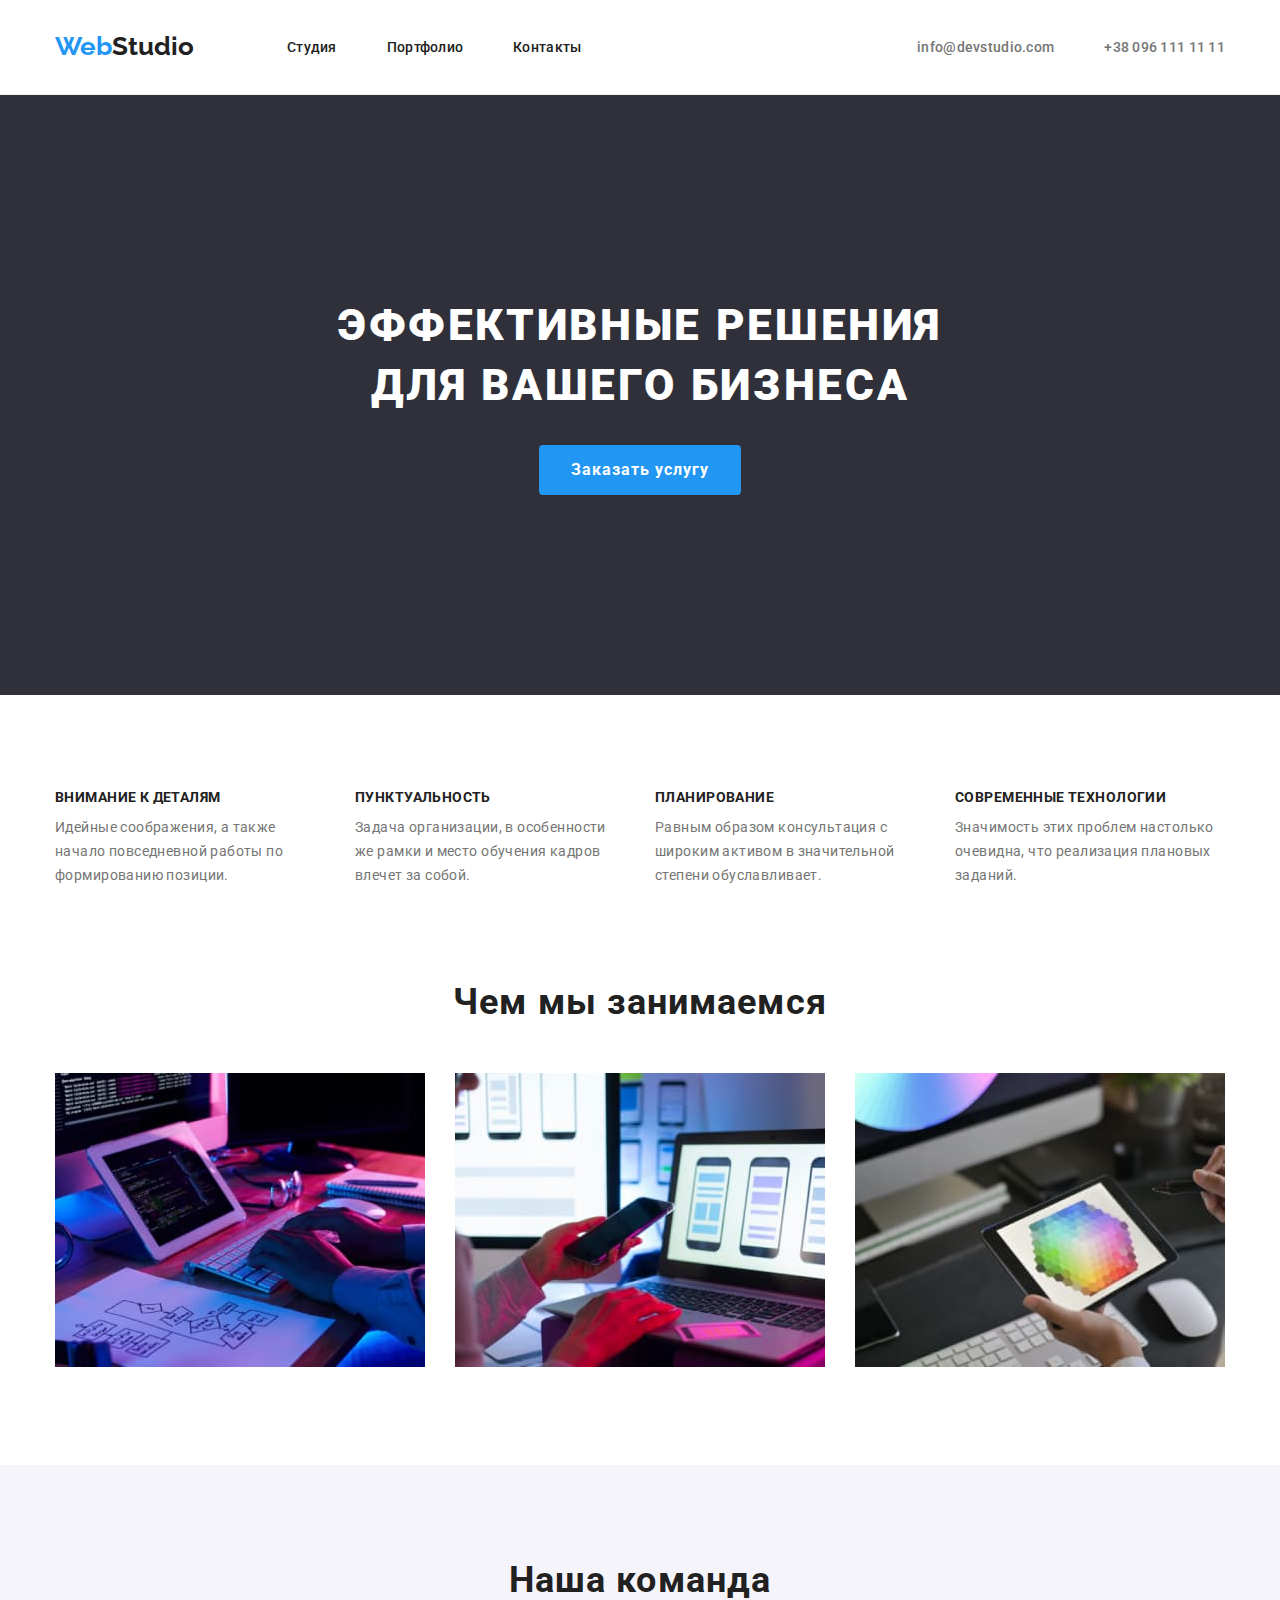
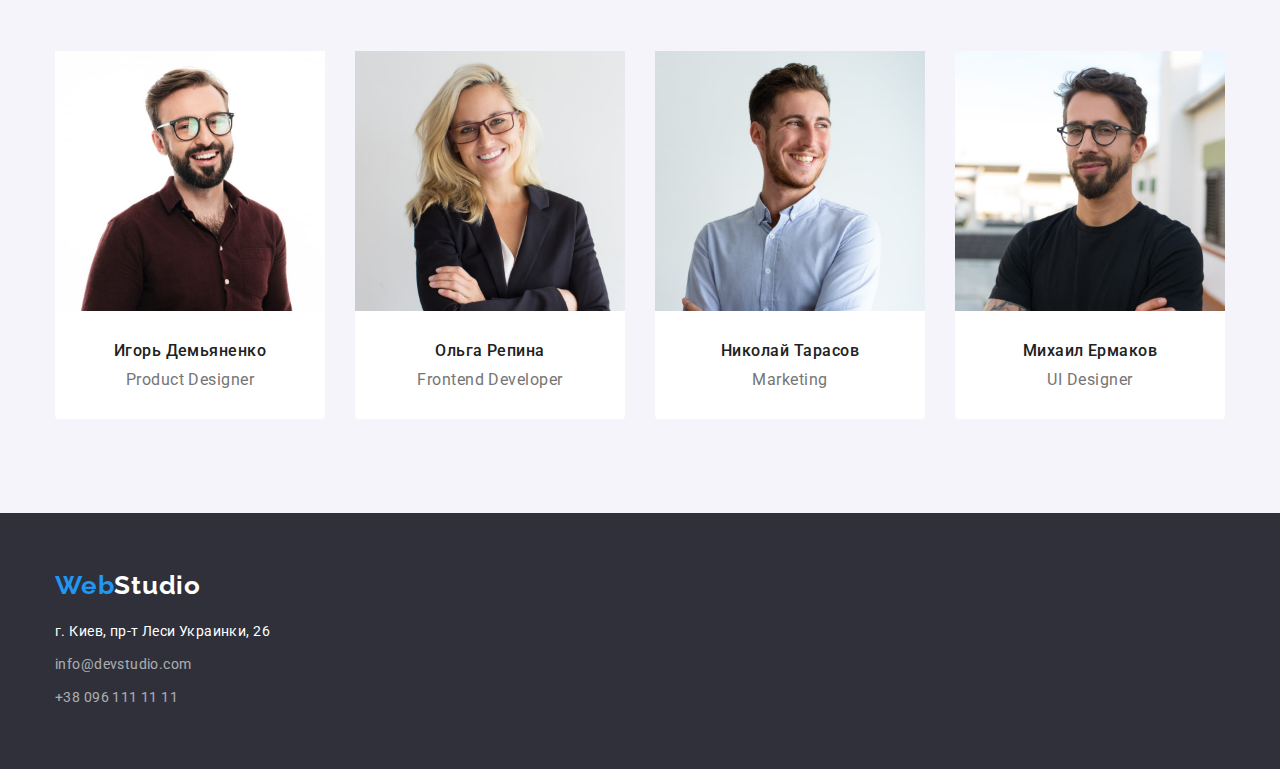
==== index.html @ 2dd40946 "cloned hw3" ====
<!DOCTYPE html>
<html lang="ru">
<head>
    <meta charset="UTF-8">
    <meta http-equiv="X-UA-Compatible" content="IE=edge">
    <meta name="viewport" content="width=device-width, initial-scale=1.0">
    <title>Document</title>
    <link rel="preconnect" href="https://fonts.gstatic.com">
    <link href="https://fonts.googleapis.com/css2?family=Raleway:wght@700&family=Roboto:wght@400;500;700;900&display=swap" rel="stylesheet">
    <link rel="stylesheet" href="https://cdnjs.cloudflare.com/ajax/libs/modern-normalize/1.0.0/modern-normalize.min.css">
    <link rel="stylesheet" href="./css/styles.css">
</head>
<body>
    <header class="page-header">
        <div class="container">
        <nav class="container-nav">
       <a href="./index.html" class="logo"><span class="span-logo">Web</span>Studio</a>
       <ul class="site-nav">
           <li class="item"> <a href="./index.html" class="link">Студия</a> </li>
           <li class="item"> <a href="./portfolio.html" class="link">Портфолио</a> </li>
           <li class="item"> <a href="" class="link">Контакты</a> </li>
        </ul>  
        </nav>
       <ul class="contact-info">
           <li class="item"> <a href="mailto:info@devstudio.com" class="link">info@devstudio.com </a> </li>
           <li class="item"> <a href="tel:+380961111111" class="link">+38 096 111 11 11 </a> </li>
       </ul>
       </div>
    </header>
    <main>
        <section class="hero">
            <h1 class="order-header">Эффективные решения <br>для вашего бизнеса</h1>
            <button class="order-button">Заказать услугу</button>
        </section>
        <section class="feauters">
            <div class="container">
            <h2 class="company-values">Наши Ценности</h2>
            <ul class="future-list">
                <li class="item">
                    <h3 class="paragraph-header">Внимание к деталям</h3>
                    <p class="paragraph-content">Идейные соображения, а также начало повседневной работы по формированию позиции.</p>
                </li>
                <li class="item">
                    <h3 class="paragraph-header">Пунктуальность</h3>
                    <p class="paragraph-content">Задача организации, в особенности же рамки и место обучения кадров влечет за собой.</p>
                </li>
                <li class="item">
                    <h3 class="paragraph-header">Планирование</h3>
                    <p class="paragraph-content">Равным образом консультация с широким активом в значительной степени обуславливает.</p>
                </li>
                <li class="item">
                    <h3 class="paragraph-header">Современные технологии</h3>
                    <p class="paragraph-content">Значимость этих проблем настолько очевидна, что реализация плановых заданий.</p>
                </li>
            </ul>
        </div>
        </section>
        <section class="section">
            <div class="container">
            <h2 class="our-work">Чем мы занимаемся</h2>
            <ul class="work-item">
                <li class="img-item"><img src="./images/box1.jpg" alt="" width="370"></li>
                <li class="img-item"><img src="./images/box2.jpg" alt="" width="370"></li>
                <li class="img-item"><img src="./images/box3.jpg" alt="" width="370"></li>
            </ul>
            </div>
        </section>
            <section class="section team">
                <div class="container ">
                <h2 class="team-header">Наша команда</h2>
                <ul class="member-list">
                    <li class="members card">
                        <img class="team-img" src="./images/img1.jpg" alt="Игорь Демьяненко" width="270">
                        <div class="member-cnt">
                        <h3 class="members-header">Игорь Демьяненко</h3>
                        <p class="position">Product Designer</p>
                        </div>
                    </li>
                    <li class="members card">
                        <img class="team-img" src="./images/img2.jpg" alt="Ольга Репина" width="270">
                        <div class="member-cnt">
                        <h3 class="members-header">Ольга Репина</h3>
                        <p class="position">Frontend Developer</p>
                        </div>
                    </li>
                    <li class="members card">
                        <img class="team-img" src="./images/img3.jpg" alt="Николай Тарасов" width="270">
                        <div class="member-cnt">
                        <h3 class="members-header">Николай Тарасов</h3>
                        <p class="position">Marketing</p>
                        </div>
                    </li>
                    <li class="members card">
                        <img class="team-img" src="./images/img4.jpg" alt="Михаил Ермаков" width="270">
                        <div class="member-cnt">
                        <h3 class="members-header">Михаил Ермаков</h3>
                        <p class="position">UI Designer</p>
                        </div>
                    </li>
                </ul>
                </div>
            </section>
    </main>
    <footer class="contacs-footer">
        <div class="container">
       <a href="./index.html" class="logo footer-link"><span class="span-logo">Web</span>Studio </a>
          <address class="address-cnt">
              
              <ul>
               <li class="footer-list"> <a class="footer-link" href="https://goo.gl/maps/rLmu8nEPgyhnmsDD9" target="_blank" rel="noopener noreferrer"> г. Киев, пр-т Леси Украинки, 26 </a></li>
               <li class="footer-list"> <a class="footer-link opacity-class" href="mailto:info@devstudio.com">info@devstudio.com </a> </li>
               <li class="footer-list"> <a class="footer-link opacity-class" href="tel:+380961111111">+38 096 111 11 11 </a> </li>
           </ul>
          </address>
       </div>
   </footer>
</body>
</html>
---- css/styles.css ----
:root{
    --primary-text-color: #757575;
    --title-text-color: #212121;
    --accent-color: #2196F3;
    --primary-white-color: #FFFFFF;
    --primary-bg-color: #F5F4FA;

}

body {
    font-family:'Roboto', sans-serif, 'Raleway', sans-serif;
    color: var(--title-text-color);
}
ul {
    list-style-type: none;
    margin: 0;
    padding: 0;
}
h1,h2,h3,p {
    margin: 0;
}
.section {
    padding-top: 94px;
    padding-bottom: 94px;
}
.container {
    padding-left: 15px;
    padding-right: 15px;
    margin-left: auto;
    margin-right: auto;
    width: 1200px;
}
.page-header {
    border-bottom: 1px solid #ECECEC;
    padding-top: 32px;
    padding-bottom: 32px;
}
.page-header .container {
    display: flex;
    align-items: center;
}
.container-nav {
display: flex;
align-items: center;

}

.site-nav {
    display: flex;
    margin-left: 93px;
}
.site-nav .item {
    margin-right: 50px;
}

.site-nav .item:last-child {
    margin-right: 0px;
}
.contact-info {
    display: flex;
    margin-left: auto;
    color: var(--primary-text-color);
}
.contact-info .item + .item {
    margin-left: 50px;
}
.logo {
    font-family: Raleway;
    font-weight: bold;
    font-size: 26px;
    text-decoration: none;
    color: inherit;
}
.logo .span-logo {
    color: var(--accent-color);
}

.link{
    display: block;
    font-size: 14px;
    font-weight: 500;
    line-height: 16px;
    letter-spacing: 0.02em;
    text-align: left;
    color: inherit;
    text-decoration: none;
}
.link:hover,
.link:focus{
    color: var(--accent-color);
}
.hero {
    background-color:#2F303A;
    text-align: center;
    padding-bottom: 200px;
    padding-top: 200px;
}
.hero .order-header {
    margin-top: 0px;
    margin-bottom: 30px;
    color: var(--primary-white-color);
    font-size: 44px;
    font-weight: 900;
    line-height: 60px;
    letter-spacing: 0.06em;
    text-align: center;
    text-transform: uppercase;
}
.order-button {
    display: inline;
}
.hero .order-button {
    color: var(--primary-white-color);
    background-color: var(--accent-color);
    padding: 10px 32px;
    font-family: Roboto;
    font-size: 16px;
    font-weight: 700;
    line-height: 30px;
    letter-spacing: 0.06em;  
    border: none;  
    border-radius: 4px;
}
.company-values {
    display: none;
}
.future-list {
    display: flex;
    flex-wrap: wrap;
}
.future-list .item {
    width: 270px;
}
.future-list .item:not(:last-child) {
    margin-right: 30px;
}

.feauters {
    padding-top: 94px;
}

.feauters .paragraph-header {
    font-size: 14px;
    font-weight: 700;
    line-height: 16px;
    letter-spacing: 0.03em;
    text-align: left;
    text-transform: uppercase;
    margin-bottom: 10px;
}
.feauters .paragraph-content {
    color: var(--primary-text-color);
    font-size: 14px;
    font-weight: 400;
    line-height: 24px;
    letter-spacing: 0.03em;
    text-align: left;  
}
.our-work  {
    font-size: 36px;    
    font-weight: 700;
    line-height: 42px;
    letter-spacing: 0.03em;
    text-align: center;
    margin-bottom: 50px;
    margin-top: 0px;
}
.work-item {
    display: flex;

}
.img-item {
    margin-left: 30px;
}
.work-item .img-item:first-child {
    margin-left: 0px;
}
.team {
    background-color: var(--primary-bg-color);
    padding-top: 94px;
}
.team .team-header {
    font-size: 36px;
    font-weight: 700;
    line-height: 42px;
    letter-spacing: 0.03em;
    text-align: center;
    margin-bottom: 50px;
    margin-top: 0px;
}
.team .members-header {
    font-size: 16px;
    font-weight: 500;
    line-height: 19px;
    letter-spacing: 0.03em;
    margin: 0px 0px 10px 0px;
}
.team .position {
    color: var(--primary-text-color);
    font-size: 16px;
    font-weight: 400;
    line-height: 19px;
    letter-spacing: 0.03em;
    margin: 0px;
}
.member-list {
    display: flex;
}
.member-list .members {
    margin-left: 30px;
    text-align: center;
}
.member-list .members:first-child {
    margin-left: 0px;
}
.team-img {
    display: block;
    max-width: 100%;
}
.member-cnt {
    padding-top: 30px;
    padding-bottom: 30px;
}
.contacs-footer {
    background: #2F303A;
    padding-top: 60px;
    padding-bottom: 60px;
}
.footer-link{
    color: var(--primary-white-color);
    text-decoration: none;
    font-size: 14px;
    font-weight: 400;
    line-height: 24px;
    letter-spacing: 0.03em;
    text-align: left;  
}
.address-cnt {
    margin-top: 20px;
    font-style: normal;
}
.footer-list {
    margin-bottom: 9px;
}
.footer-list:last-child {
    margin-bottom: 0px;
}
.opacity-class{
    opacity: 60%;
}
.contacs-footer .logo {
    font-family: Raleway;
    font-weight: bold;
    font-size: 26px;
    text-decoration: none;
}
.button-list {
    display: flex;
    justify-content: center;
}
.list-for-button {
    margin-right: 8px;
}
.list-for-button:last-child {
    margin-right: 0px;
}
.button {
    border-radius: 4px;
    border: none;
    padding: 6px 22px;
    font-size: 16px;
    font-weight: 500;
    line-height: 26px;
    letter-spacing: 0.03em;
    background-color: var(--primary-bg-color);
    text-decoration: none;
    color: var(--title-text-color); 
    text-align: center;   
}

.button-list li button:hover, button li button:focus {
    background-color: var(--accent-color);
    color: var(--primary-white-color);
}
.buttons {
    padding-bottom: 0px;
}
.main-info {
    margin-left: auto;
    margin-right: auto;
    margin-top: 50px;
}
.flex-container {
    display: flex;
    flex-wrap: wrap;
}
.flex-elements {
    width: calc((100% - 2 * 30px) / 3);
    margin-right: 30px;
    margin-bottom: 30px;
}
.flex-elements:nth-child(3n) {
    margin-right: 0px;
}
.flex-elements:nth-last-child(-n +3 ) {
    margin-bottom: 0px;
}
.flex-image {
    display: block;
}
.flex-text-cnt {
    border: 1px solid #EEEEEE;
    border-top: none;
    padding: 20px 24px;
}

.main-info .info-header{
    font-size: 18px;
    font-weight: 700;
    line-height: 36px;
    letter-spacing: 0.06em;
    text-align: left;
    margin: 0px 0px 4px 0px;
}
.main-info .info-contant{
    color: var(--primary-text-color);
    font-size: 16px;
    font-weight: 400;
    line-height: 30px;
    letter-spacing: 0.03em;
    text-align: left;
    margin: 0px;
}

.card {
    border-radius: 4px;
    box-shadow: 0px 0px 0px rgb(0 0 0 / 20%);
    background-color: var(--primary-white-color);
}
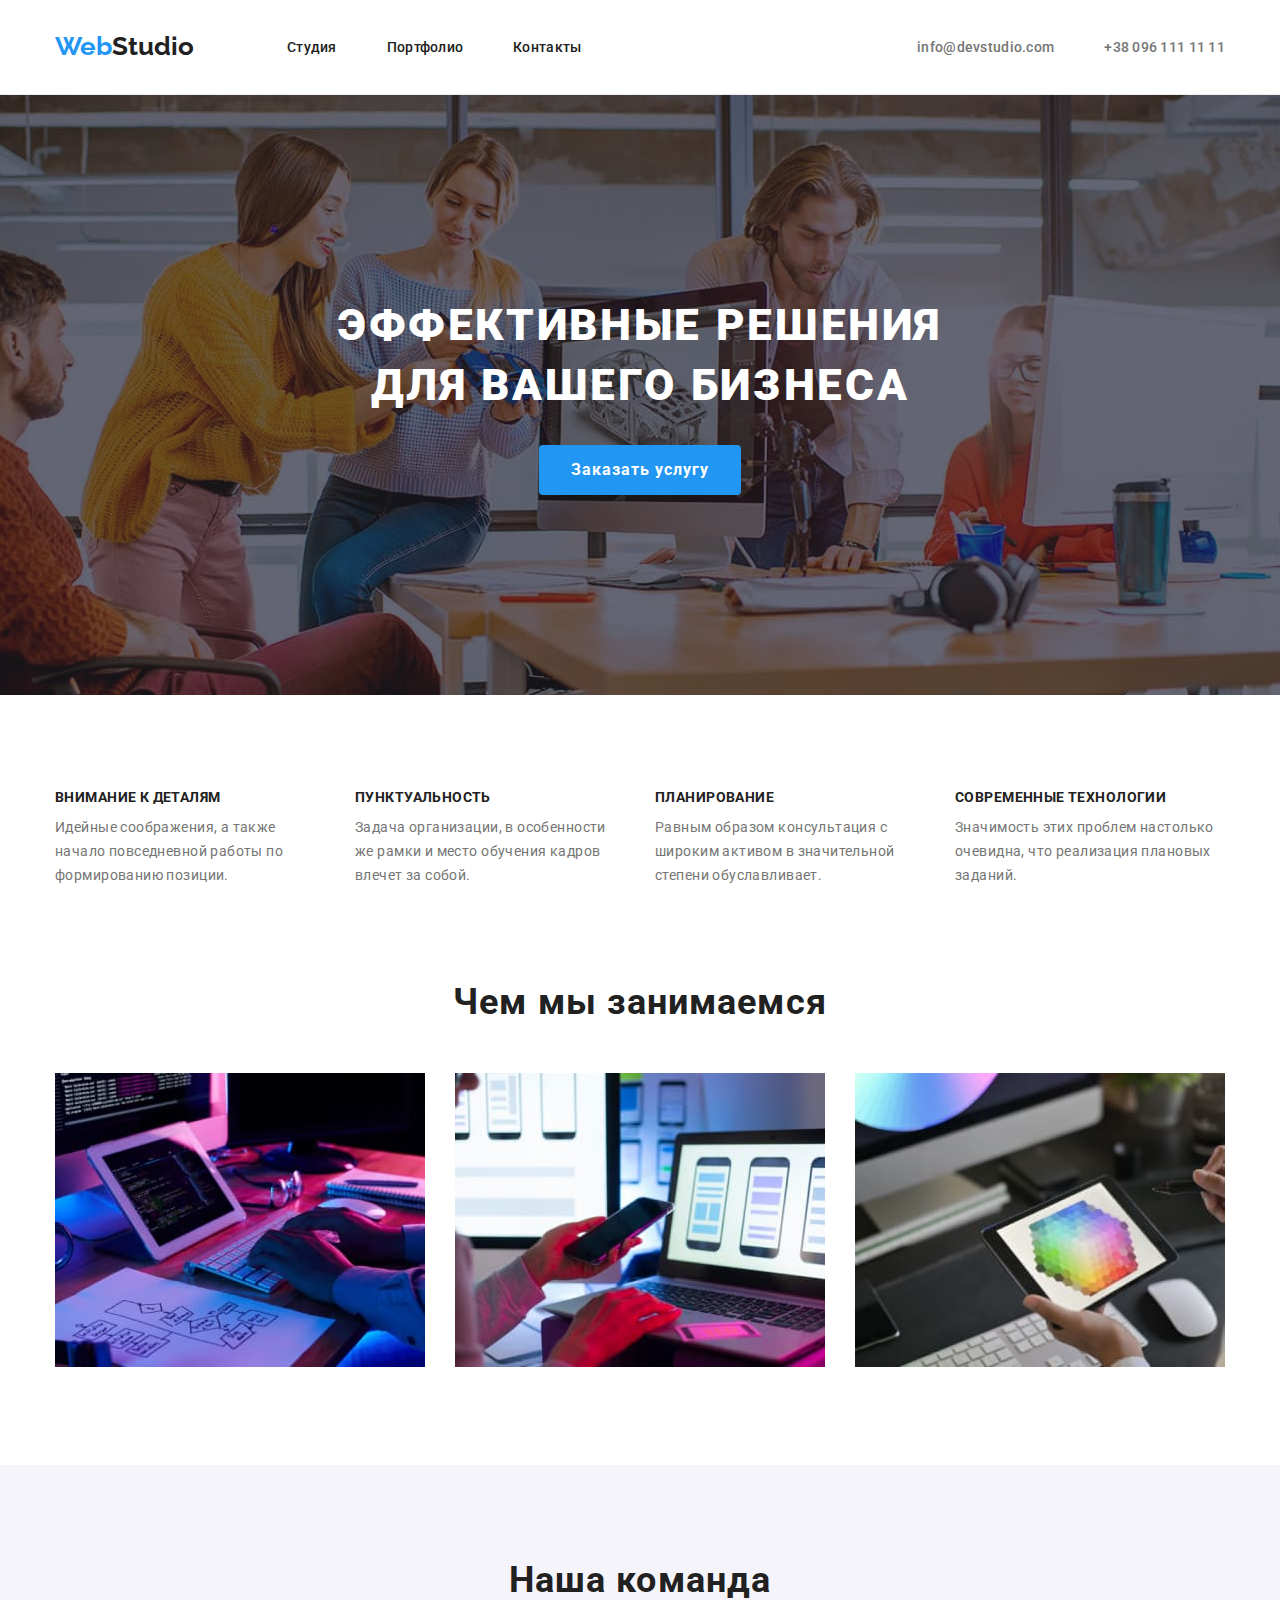
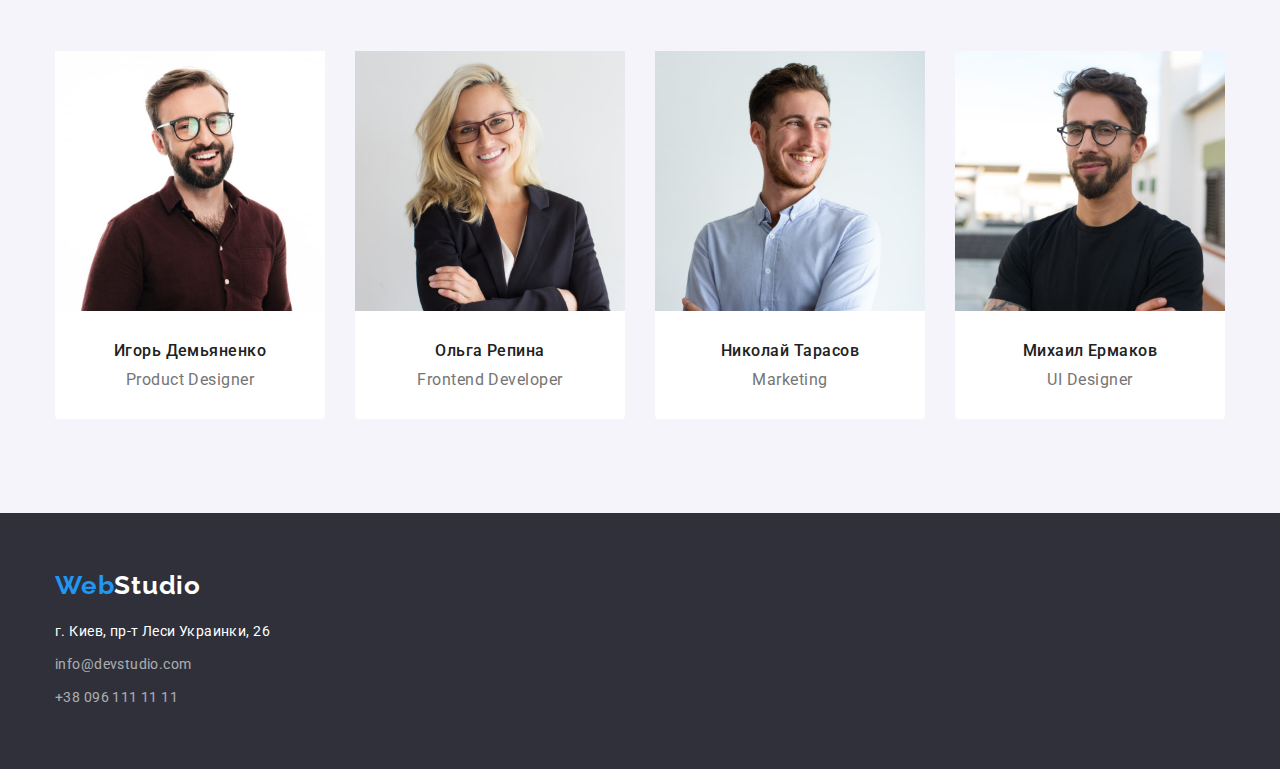
==== commit 488dd444: "first commit" ====
--- a/index.html
+++ b/index.html
@@ -28,7 +28,7 @@
        </div>
     </header>
     <main>
-        <section class="hero">
+        <section class="hero overlay">
             <h1 class="order-header">Эффективные решения <br>для вашего бизнеса</h1>
             <button class="order-button">Заказать услугу</button>
         </section>
--- a/css/styles.css
+++ b/css/styles.css
@@ -89,6 +89,21 @@
 .link:focus{
     color: var(--accent-color);
 }
+.overlay {
+    max-width: 1600px;
+    height: 600px;
+    margin-left: auto;
+    margin-right: auto;
+    background-image:linear-gradient(
+        to right,
+        rgba( 47, 48, 58, 0.4),
+        rgba( 47, 48, 58, 0.4)
+    ), 
+    url(../images/overlay.jpg);
+    background-size: cover;
+    background-position: center;
+    background-repeat: no-repeat;
+}
 .hero {
     background-color:#2F303A;
     text-align: center;
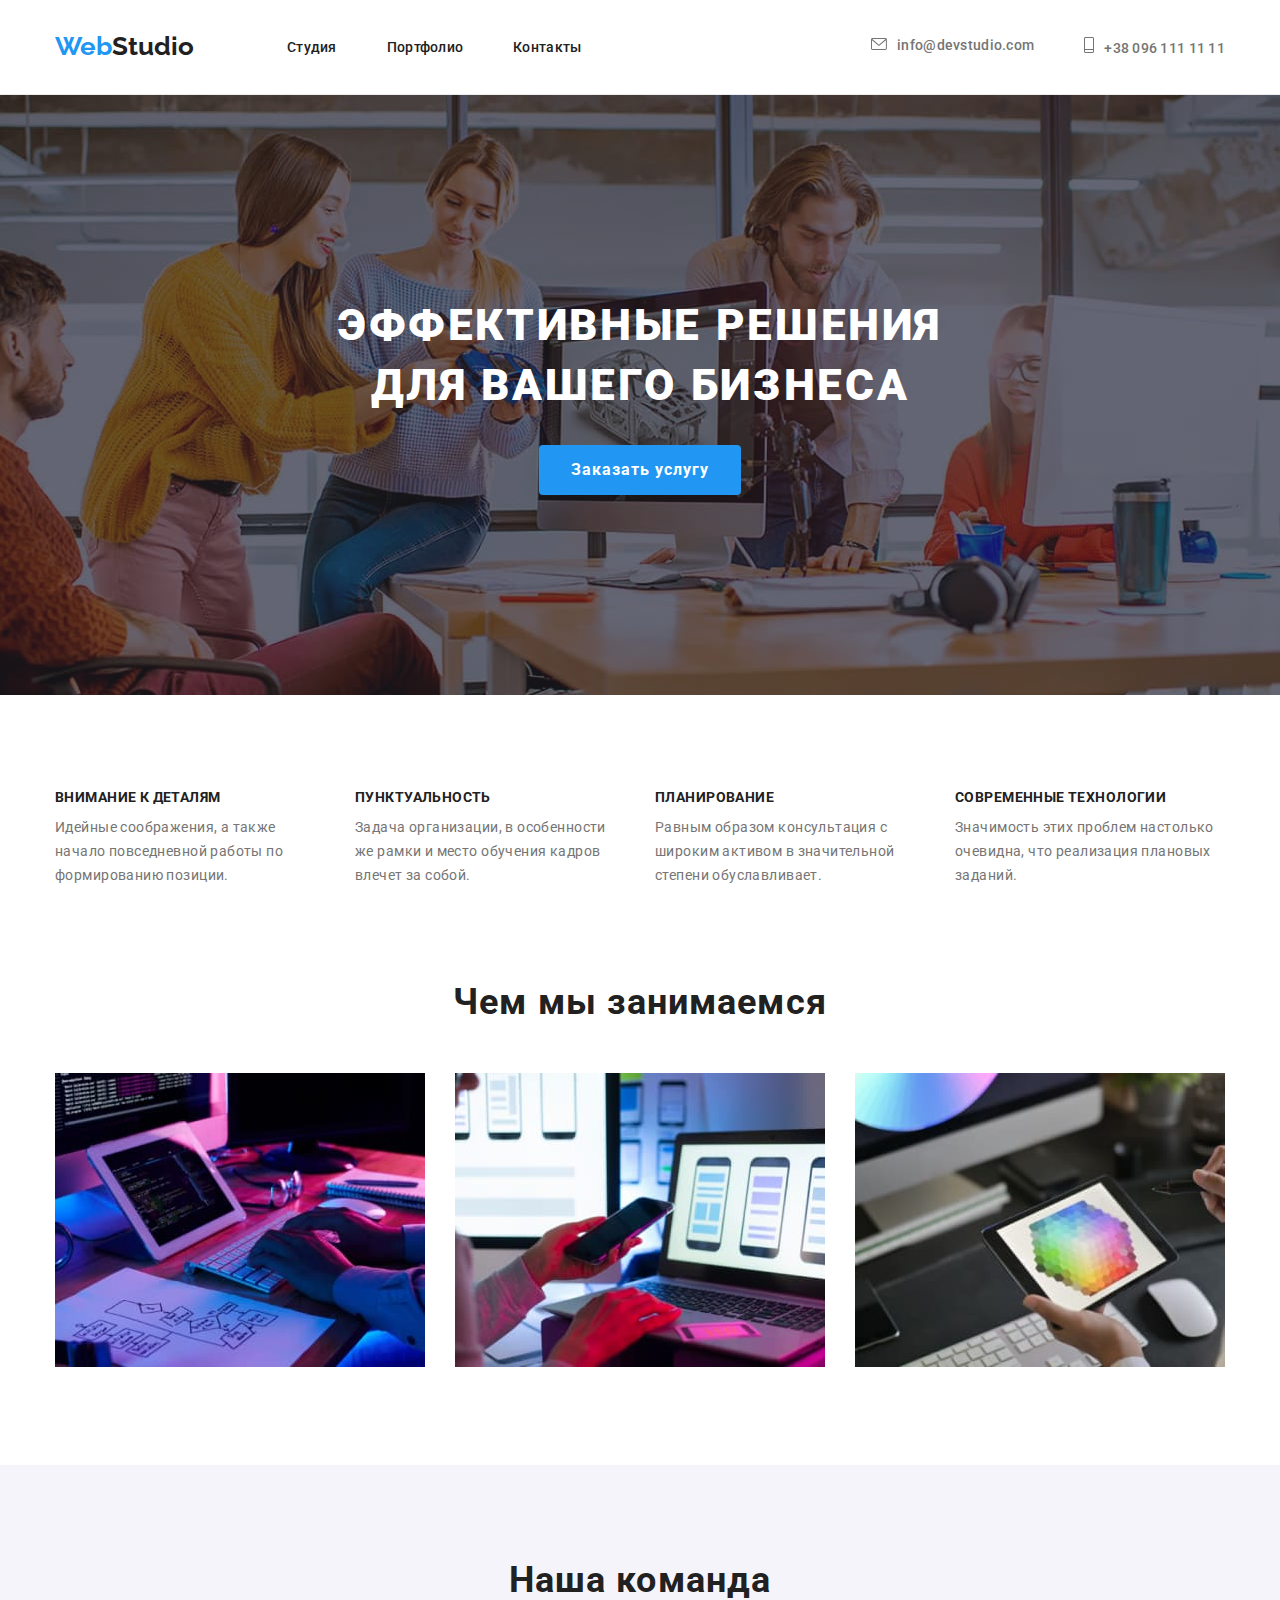
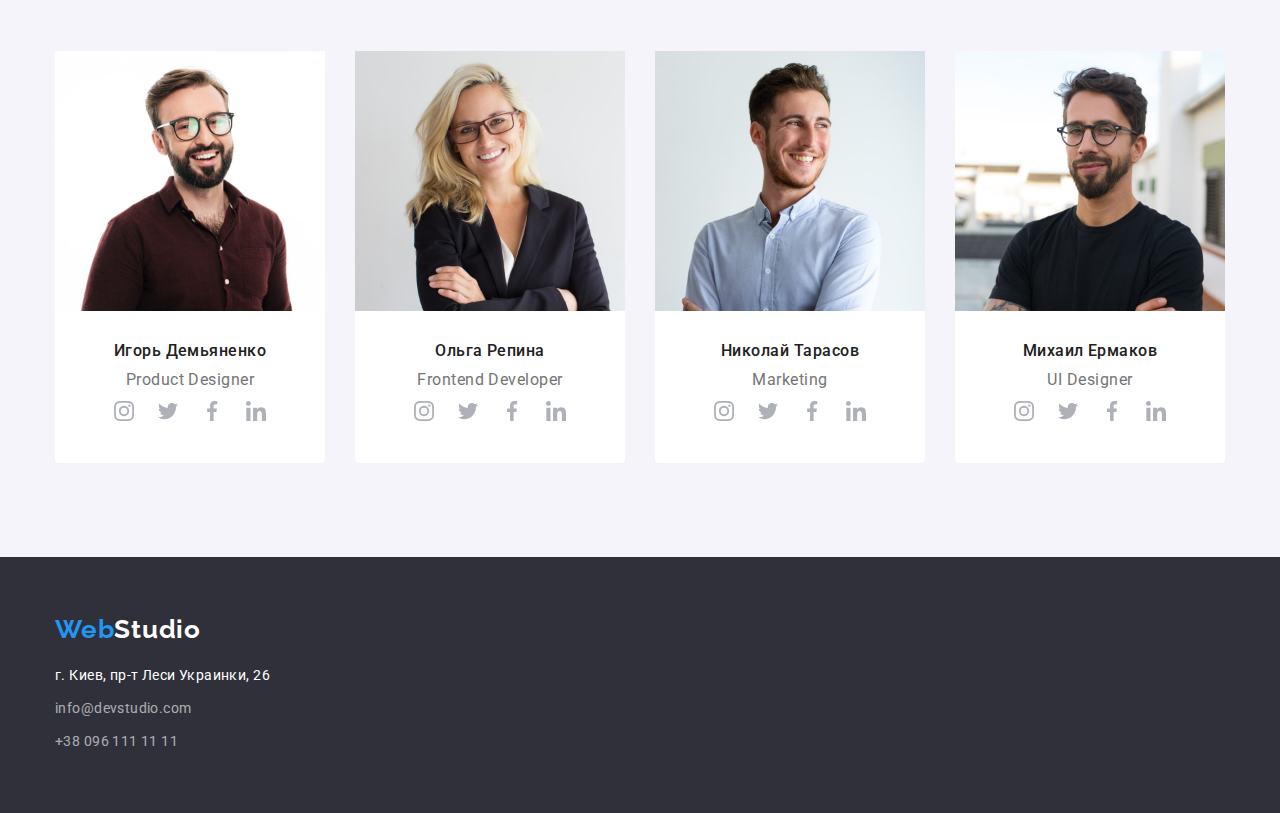
==== commit 7e21127a: "second commit" ====
--- a/index.html
+++ b/index.html
@@ -22,8 +22,18 @@
         </ul>  
         </nav>
        <ul class="contact-info">
-           <li class="item"> <a href="mailto:info@devstudio.com" class="link">info@devstudio.com </a> </li>
-           <li class="item"> <a href="tel:+380961111111" class="link">+38 096 111 11 11 </a> </li>
+           <li class="item"> <a href="mailto:info@devstudio.com" class="link">
+            <svg class="contact-icon" width="16px" height="12px">
+            <use href="./images/sprite.svg#icon-envelope"></use>
+            </svg>info@devstudio.com 
+               </a> 
+            </li>
+           <li class="item"> <a href="tel:+380961111111" class="link">
+            <svg class="contact-icon" width="10px" height="16px">
+            <use href="./images/sprite.svg#icon-cell"></use>
+            </svg>+38 096 111 11 11 
+                </a> 
+            </li>
        </ul>
        </div>
     </header>
@@ -74,13 +84,73 @@
                         <div class="member-cnt">
                         <h3 class="members-header">Игорь Демьяненко</h3>
                         <p class="position">Product Designer</p>
-                        </div>
+                        <ul class="socials-icons">
+                            <li class="socials-icons-item">
+                                <a href="" class="socials-icons-link" target="_blank" rel="noopener noreferrer">
+                                    <svg class="socials-icons-svg">
+                                        <use href="./images/sprite.svg#icon-instagram"></use>
+                                    </svg>
+                                </a>
+                            </li>
+                            <li class="socials-icons-item">
+                                <a href="" class="socials-icons-link" target="_blank" rel="noopener noreferrer">
+                                    <svg class="socials-icons-svg">
+                                        <use href="./images/sprite.svg#icon-twitter"></use>
+                                    </svg>
+                                </a>
+                            </li>
+                            <li class="socials-icons-item">
+                                <a href="" class="socials-icons-link" target="_blank" rel="noopener noreferrer">
+                                    <svg class="socials-icons-svg">
+                                        <use href="./images/sprite.svg#icon-facebook"></use>
+                                    </svg>
+                                </a>
+                            </li>
+                            <li class="socials-icons-item">
+                                <a href="" class="socials-icons-link" target="_blank" rel="noopener noreferrer">
+                                    <svg class="socials-icons-svg">
+                                        <use href="./images/sprite.svg#icon-linkedin"></use>
+                                    </svg>
+                                </a>
+                            </li>
+                        </ul>
+                    </div>
                     </li>
                     <li class="members card">
                         <img class="team-img" src="./images/img2.jpg" alt="Ольга Репина" width="270">
                         <div class="member-cnt">
                         <h3 class="members-header">Ольга Репина</h3>
                         <p class="position">Frontend Developer</p>
+                        <ul class="socials-icons">
+                            <li class="socials-icons-item">
+                                <a href="" class="socials-icons-link">
+                                    <svg class="socials-icons-svg">
+                                        <use href="./images/sprite.svg#icon-instagram"></use>
+                                    </svg>
+                                </a>
+                            </li>
+                            <li class="socials-icons-item">
+                                <a href="" class="socials-icons-link">
+                                    <svg class="socials-icons-svg">
+                                        <use href="./images/sprite.svg#icon-twitter"></use>
+                                    </svg>
+                                </a>
+                            </li>
+                            <li class="socials-icons-item">
+                                <a href="" class="socials-icons-link">
+                                    <svg class="socials-icons-svg">
+                                        <use href="./images/sprite.svg#icon-facebook"></use>
+                                    </svg>
+                                </a>
+                            </li>
+                            <li class="socials-icons-item">
+                                <a href="" class="socials-icons-link">
+                                    <svg class="socials-icons-svg">
+                                        <use href="./images/sprite.svg#icon-linkedin"></use>
+                                    </svg>
+                                </a>
+                            </li>
+                        </ul>
                         </div>
                     </li>
                     <li class="members card">
@@ -88,6 +158,36 @@
                         <div class="member-cnt">
                         <h3 class="members-header">Николай Тарасов</h3>
                         <p class="position">Marketing</p>
+                        <ul class="socials-icons">
+                            <li class="socials-icons-item">
+                                <a href="" class="socials-icons-link">
+                                    <svg class="socials-icons-svg">
+                                        <use href="./images/sprite.svg#icon-instagram"></use>
+                                    </svg>
+                                </a>
+                            </li>
+                            <li class="socials-icons-item">
+                                <a href="" class="socials-icons-link">
+                                    <svg class="socials-icons-svg">
+                                        <use href="./images/sprite.svg#icon-twitter"></use>
+                                    </svg>
+                                </a>
+                            </li>
+                            <li class="socials-icons-item">
+                                <a href="" class="socials-icons-link">
+                                    <svg class="socials-icons-svg">
+                                        <use href="./images/sprite.svg#icon-facebook"></use>
+                                    </svg>
+                                </a>
+                            </li>
+                            <li class="socials-icons-item">
+                                <a href="" class="socials-icons-link">
+                                    <svg class="socials-icons-svg">
+                                        <use href="./images/sprite.svg#icon-linkedin"></use>
+                                    </svg>
+                                </a>
+                            </li>
+                        </ul>
                         </div>
                     </li>
                     <li class="members card">
@@ -95,6 +195,36 @@
                         <div class="member-cnt">
                         <h3 class="members-header">Михаил Ермаков</h3>
                         <p class="position">UI Designer</p>
+                        <ul class="socials-icons">
+                            <li class="socials-icons-item">
+                                <a href="" class="socials-icons-link">
+                                    <svg class="socials-icons-svg">
+                                        <use href="./images/sprite.svg#icon-instagram"></use>
+                                    </svg>
+                                </a>
+                            </li>
+                            <li class="socials-icons-item">
+                                <a href="" class="socials-icons-link">
+                                    <svg class="socials-icons-svg">
+                                        <use href="./images/sprite.svg#icon-twitter"></use>
+                                    </svg>
+                                </a>
+                            </li>
+                            <li class="socials-icons-item">
+                                <a href="" class="socials-icons-link">
+                                    <svg class="socials-icons-svg">
+                                        <use href="./images/sprite.svg#icon-facebook"></use>
+                                    </svg>
+                                </a>
+                            </li>
+                            <li class="socials-icons-item">
+                                <a href="" class="socials-icons-link">
+                                    <svg class="socials-icons-svg">
+                                        <use href="./images/sprite.svg#icon-linkedin"></use>
+                                    </svg>
+                                </a>
+                            </li>
+                        </ul>
                         </div>
                     </li>
                 </ul>
--- a/css/styles.css
+++ b/css/styles.css
@@ -63,6 +63,10 @@
 }
 .contact-info .item + .item {
     margin-left: 50px;
+}
+.contact-icon {
+    margin-right: 10px;
+    fill: currentColor;
 }
 .logo {
     font-family: Raleway;
@@ -236,6 +240,35 @@
     padding-top: 30px;
     padding-bottom: 30px;
 }
+.socials-icons {
+    display: inline-flex;
+}
+.socials-icons-item.item:not(:last-child) {
+    margin-right: 10px;
+}
+.socials-icons-link {
+    display: flex;
+    align-items: center;
+    justify-content: center;
+    width: 44px;
+    height: 44px;
+    border-radius: 50%;
+    background-color: var(--primary-white-color);
+}
+.socials-icons-link:hover, 
+.socials-icons-link:focus {
+    background-color: var(--accent-color);
+}
+.socials-icons-link:hover .socials-icons-svg, 
+.socials-icons-link:focus .socials-icons-svg {
+    fill: var(--primary-white-color);
+    
+}
+.socials-icons-svg {
+    width: 20px;
+    height: 20px;
+    fill: #AFB1B8;
+}
 .contacs-footer {
     background: #2F303A;
     padding-top: 60px;
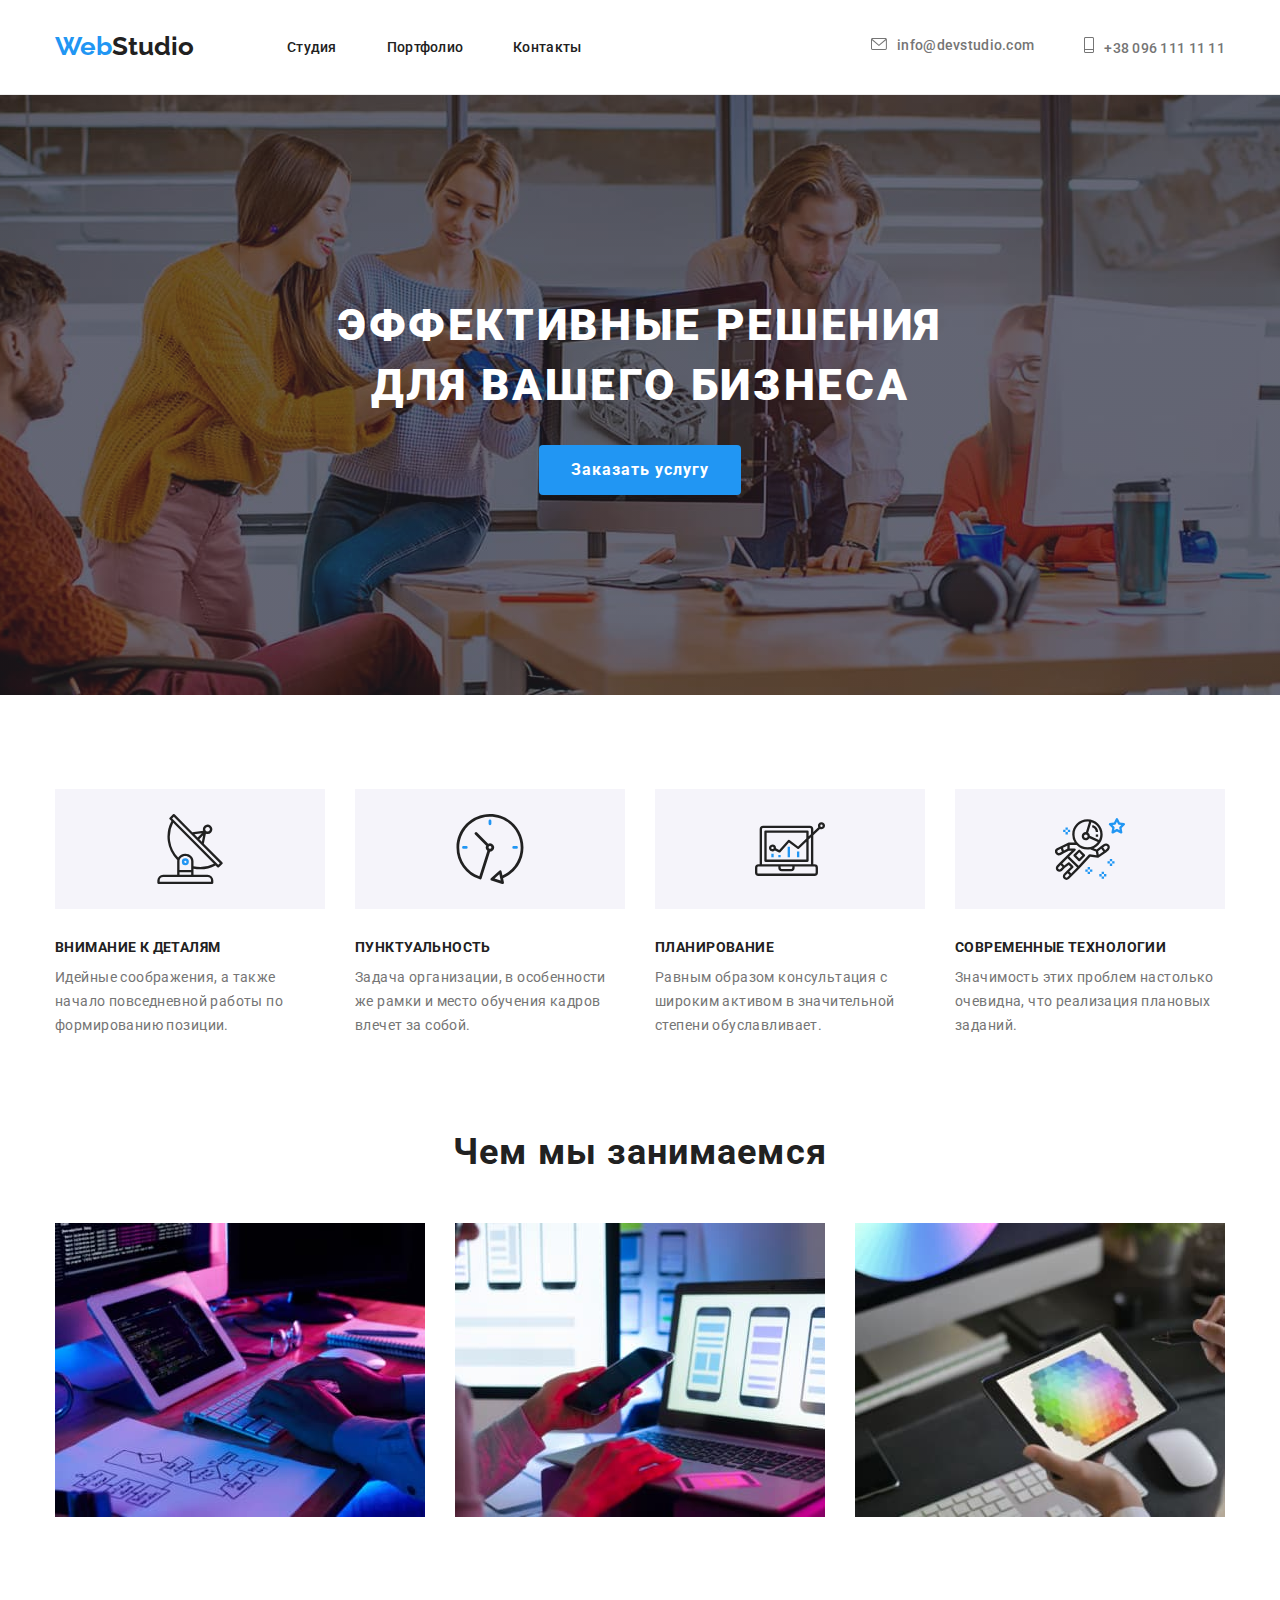
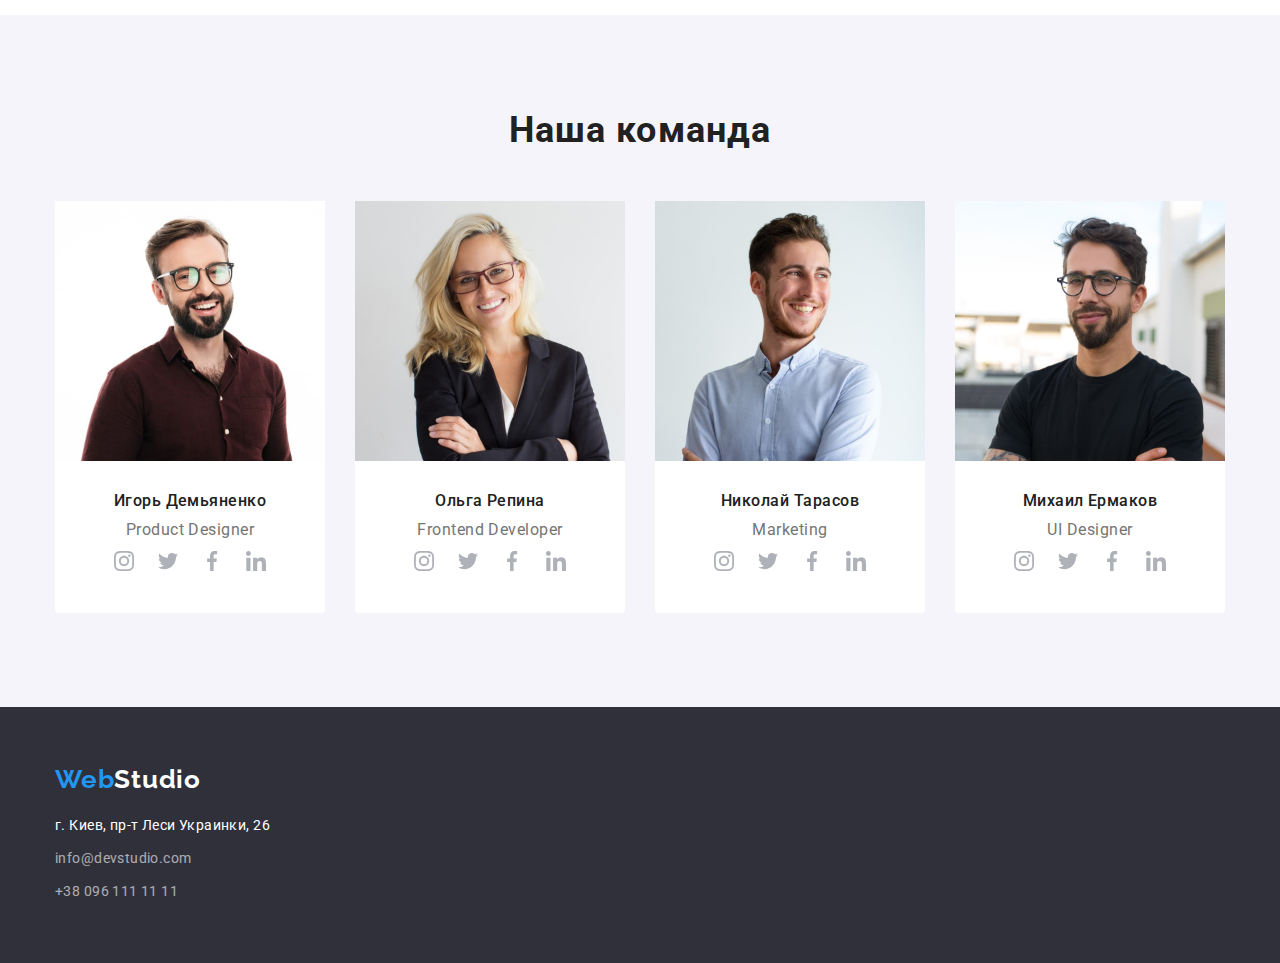
==== commit 4cbeafee: "third commit" ====
--- a/index.html
+++ b/index.html
@@ -47,18 +47,38 @@
             <h2 class="company-values">Наши Ценности</h2>
             <ul class="future-list">
                 <li class="item">
+                <div class="features-box-color">
+                    <svg class="features-icon-svg">
+                        <use href="./images/sprite.svg#icon-antenna"></use>
+                    </svg>
+                </div>
                     <h3 class="paragraph-header">Внимание к деталям</h3>
                     <p class="paragraph-content">Идейные соображения, а также начало повседневной работы по формированию позиции.</p>
                 </li>
                 <li class="item">
+                    <div class="features-box-color">
+                        <svg class="features-icon-svg">
+                            <use href="./images/sprite.svg#icon-clock"></use>
+                        </svg>
+                    </div>
                     <h3 class="paragraph-header">Пунктуальность</h3>
                     <p class="paragraph-content">Задача организации, в особенности же рамки и место обучения кадров влечет за собой.</p>
                 </li>
                 <li class="item">
+                    <div class="features-box-color">
+                        <svg class="features-icon-svg">
+                            <use href="./images/sprite.svg#icon-diagram"></use>
+                        </svg>
+                    </div>
                     <h3 class="paragraph-header">Планирование</h3>
                     <p class="paragraph-content">Равным образом консультация с широким активом в значительной степени обуславливает.</p>
                 </li>
                 <li class="item">
+                    <div class="features-box-color">
+                        <svg class="features-icon-svg">
+                            <use href="./images/sprite.svg#icon-astronaut"></use>
+                        </svg>
+                    </div>                  
                     <h3 class="paragraph-header">Современные технологии</h3>
                     <p class="paragraph-content">Значимость этих проблем настолько очевидна, что реализация плановых заданий.</p>
                 </li>
--- a/css/styles.css
+++ b/css/styles.css
@@ -175,6 +175,19 @@
     letter-spacing: 0.03em;
     text-align: left;  
 }
+.features-box-color {
+    height: 120px;
+    margin-bottom: 30px;
+    background-color: #F5F4FA;
+    display: flex;
+    justify-content: center;
+    align-items: center;
+}
+.features-icon-svg {
+    width: 70px;
+    height: 70px;
+
+}
 .our-work  {
     font-size: 36px;    
     font-weight: 700;
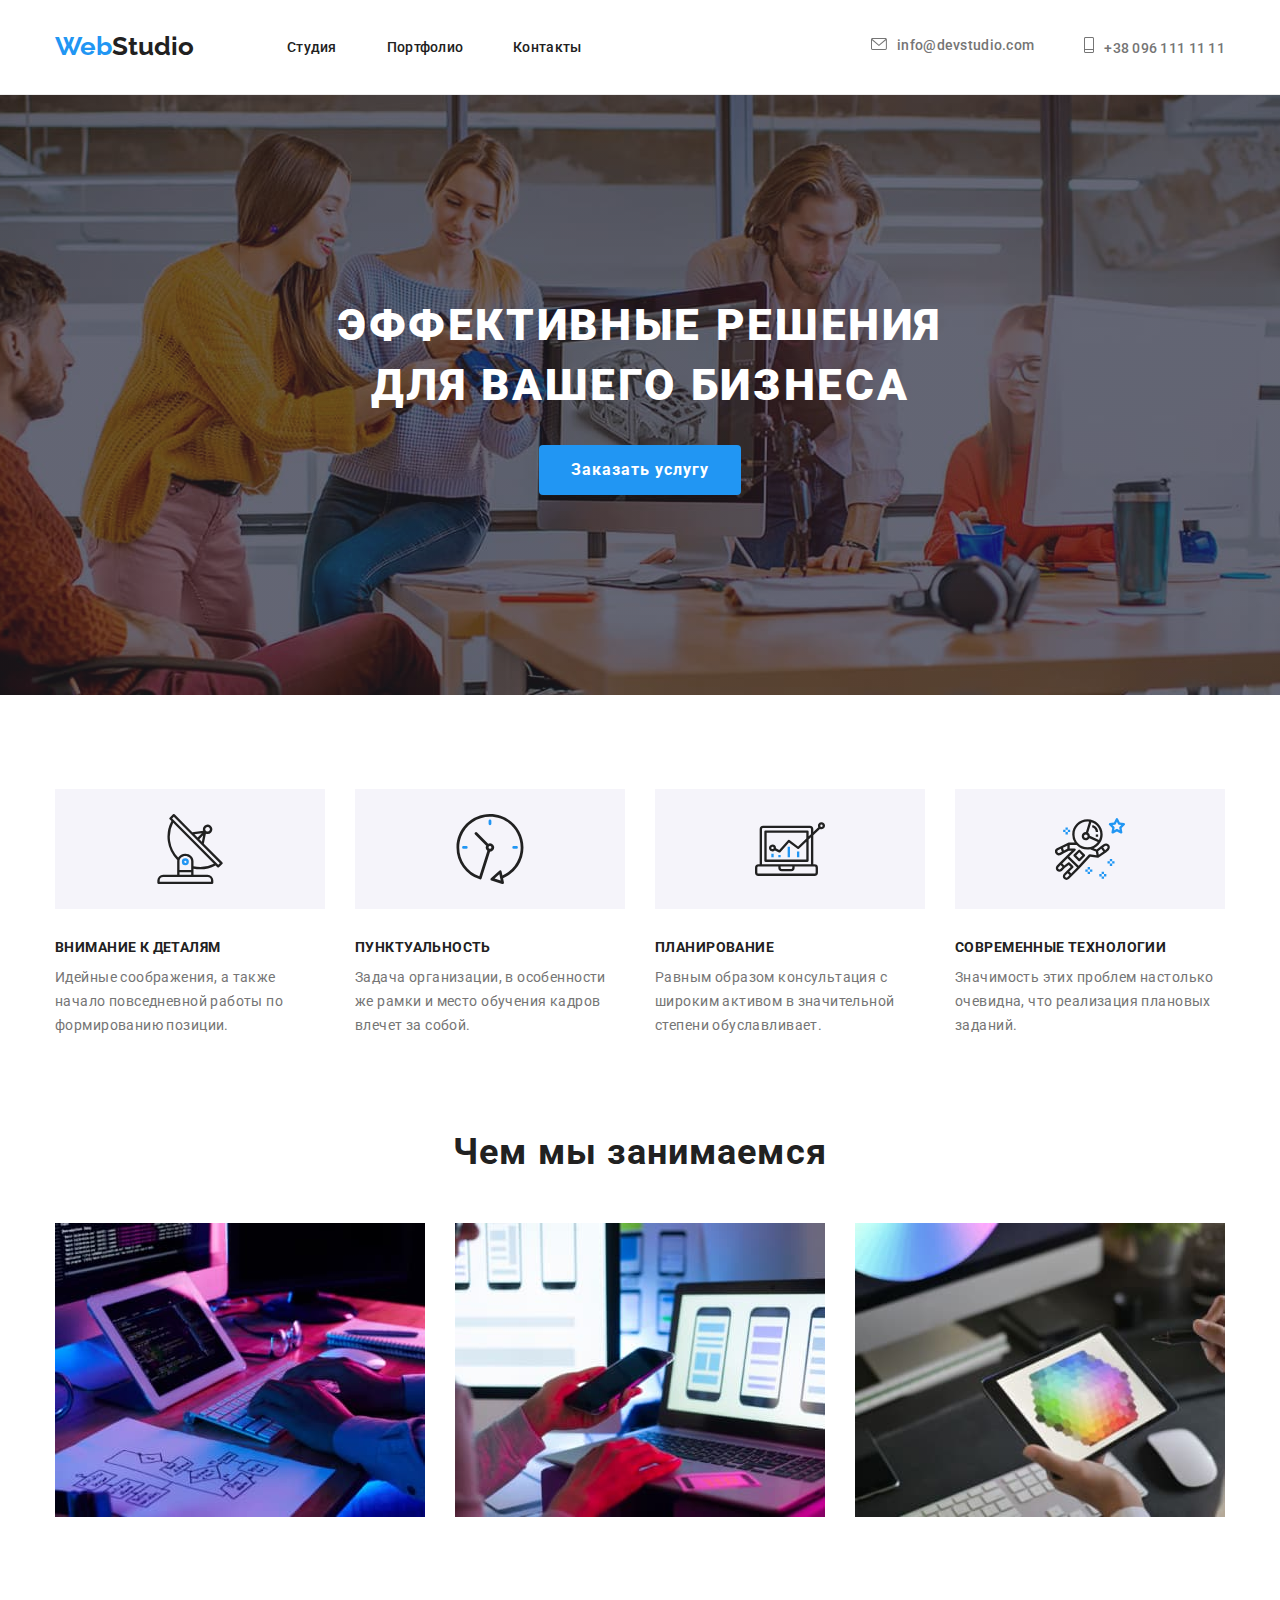
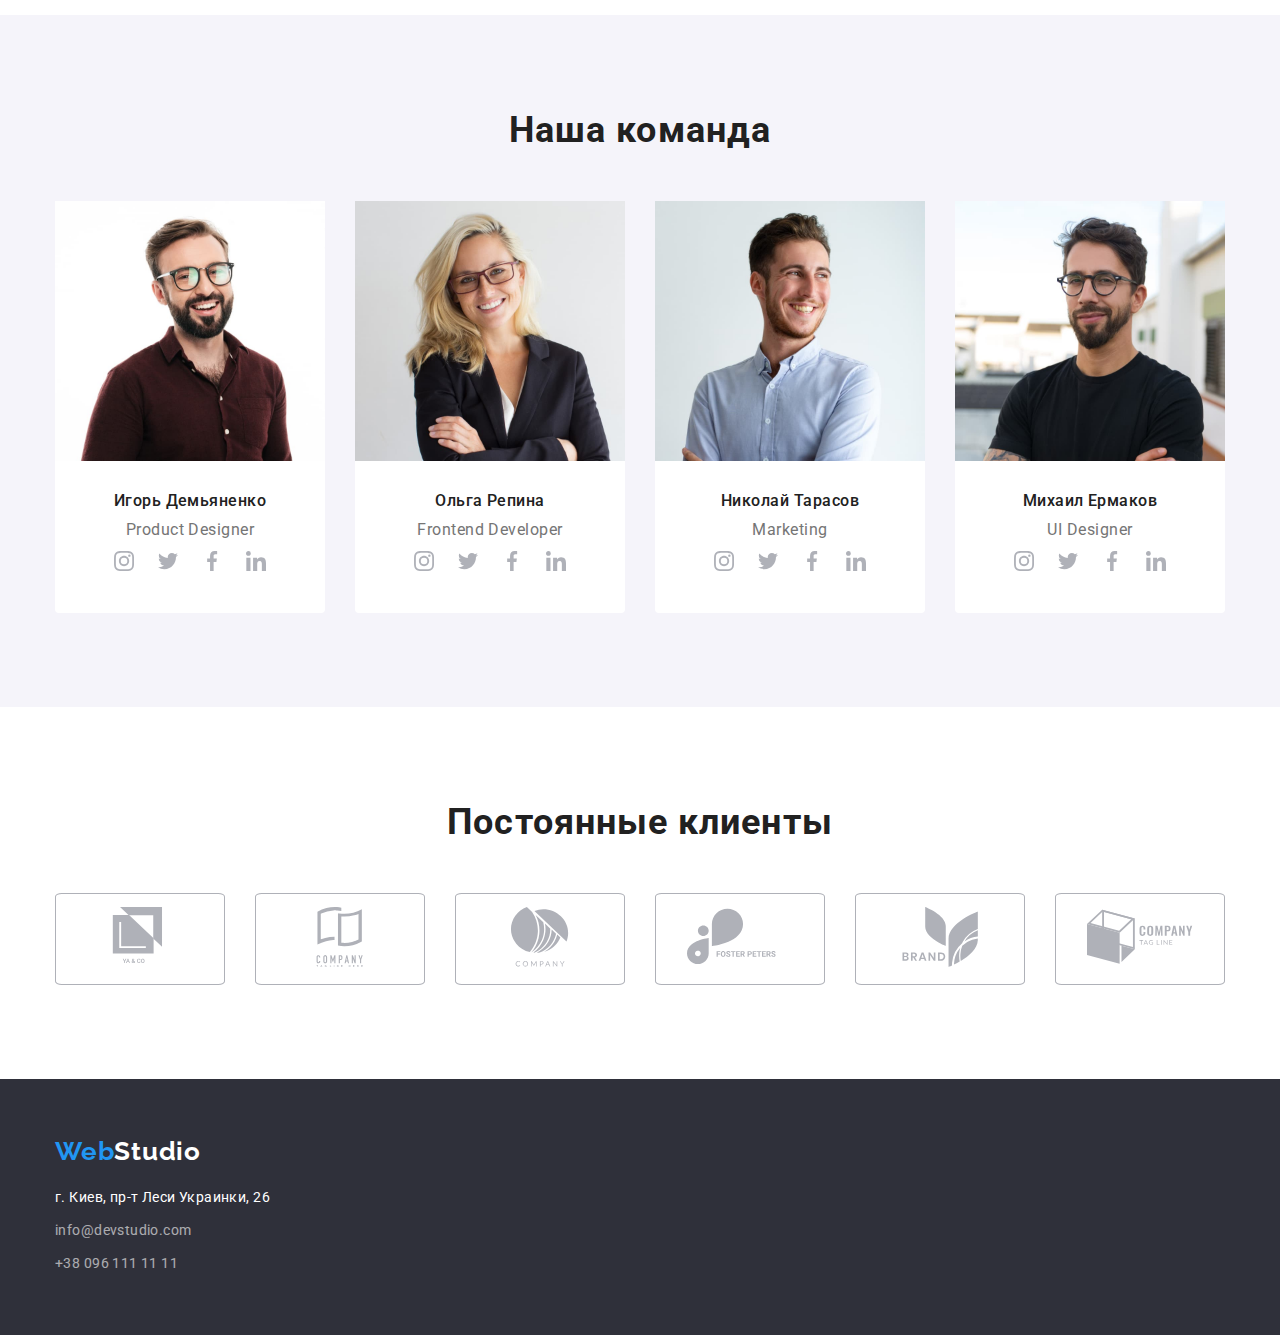
==== commit eb250e96: "fourth commit" ====
--- a/index.html
+++ b/index.html
@@ -96,7 +96,7 @@
             </div>
         </section>
             <section class="section team">
-                <div class="container ">
+                <div class="container">
                 <h2 class="team-header">Наша команда</h2>
                 <ul class="member-list">
                     <li class="members card">
@@ -248,6 +248,55 @@
                         </div>
                     </li>
                 </ul>
+                </div>
+            </section>
+            <section class="section">
+                <div class="container">
+                    <h2 class="our-work">Постоянные клиенты</h2>
+                    <ul class="customer-icons">
+                        <li class="customer-icons-item">
+                            <a href="" class="customer-icons-link">
+                                <svg class="customer-icons-svg">
+                                    <use href="./images/sprite.svg#icon-logo-one"></use>
+                                </svg>
+                            </a>
+                        </li>
+                        <li class="customer-icons-item">
+                            <a href="" class="customer-icons-link">
+                                <svg class="customer-icons-svg">
+                                    <use href="./images/sprite.svg#icon-logo-two"></use>
+                                </svg>
+                            </a>
+                        </li>
+                        <li class="customer-icons-item">
+                            <a href="" class="customer-icons-link">
+                                <svg class="customer-icons-svg">
+                                    <use href="./images/sprite.svg#icon-logo-three"></use>
+                                </svg>
+                            </a>
+                        </li>
+                        <li class="customer-icons-item">
+                            <a href="" class="customer-icons-link">
+                                <svg class="customer-icons-svg">
+                                    <use href="./images/sprite.svg#icon-logo-four"></use>
+                                </svg>
+                            </a>
+                        </li>
+                        <li class="customer-icons-item">
+                            <a href="" class="customer-icons-link">
+                                <svg class="customer-icons-svg">
+                                    <use href="./images/sprite.svg#icon-logo-five"></use>
+                                </svg>
+                            </a>
+                        </li>
+                        <li class="customer-icons-item">
+                            <a href="" class="customer-icons-link">
+                                <svg class="customer-icons-svg">
+                                    <use href="./images/sprite.svg#icon-logo-six"></use>
+                                </svg>
+                            </a>
+                        </li>
+                    </ul>
                 </div>
             </section>
     </main>
--- a/css/styles.css
+++ b/css/styles.css
@@ -282,6 +282,30 @@
     height: 20px;
     fill: #AFB1B8;
 }
+.customer-icons {
+    display: inline-flex;
+}
+.customer-icons-item {
+    border: 1px solid #AFB1B8;
+    border-radius: 4%;
+    height: 92px;
+    width: 170px;
+    display: flex;
+    justify-content: center;
+    align-items: center;
+}
+.customer-icons-item:not(:last-child) {
+    margin-right: 30px;
+}
+.customer-icons-svg {
+    width: 106px;
+    height: 60px;
+    fill: #AFB1B8;
+}
+/* .customer-icons-item:hover, 
+.customer-icons-item:focus {
+   background-color:var(--accent-color);
+} */
 .contacs-footer {
     background: #2F303A;
     padding-top: 60px;
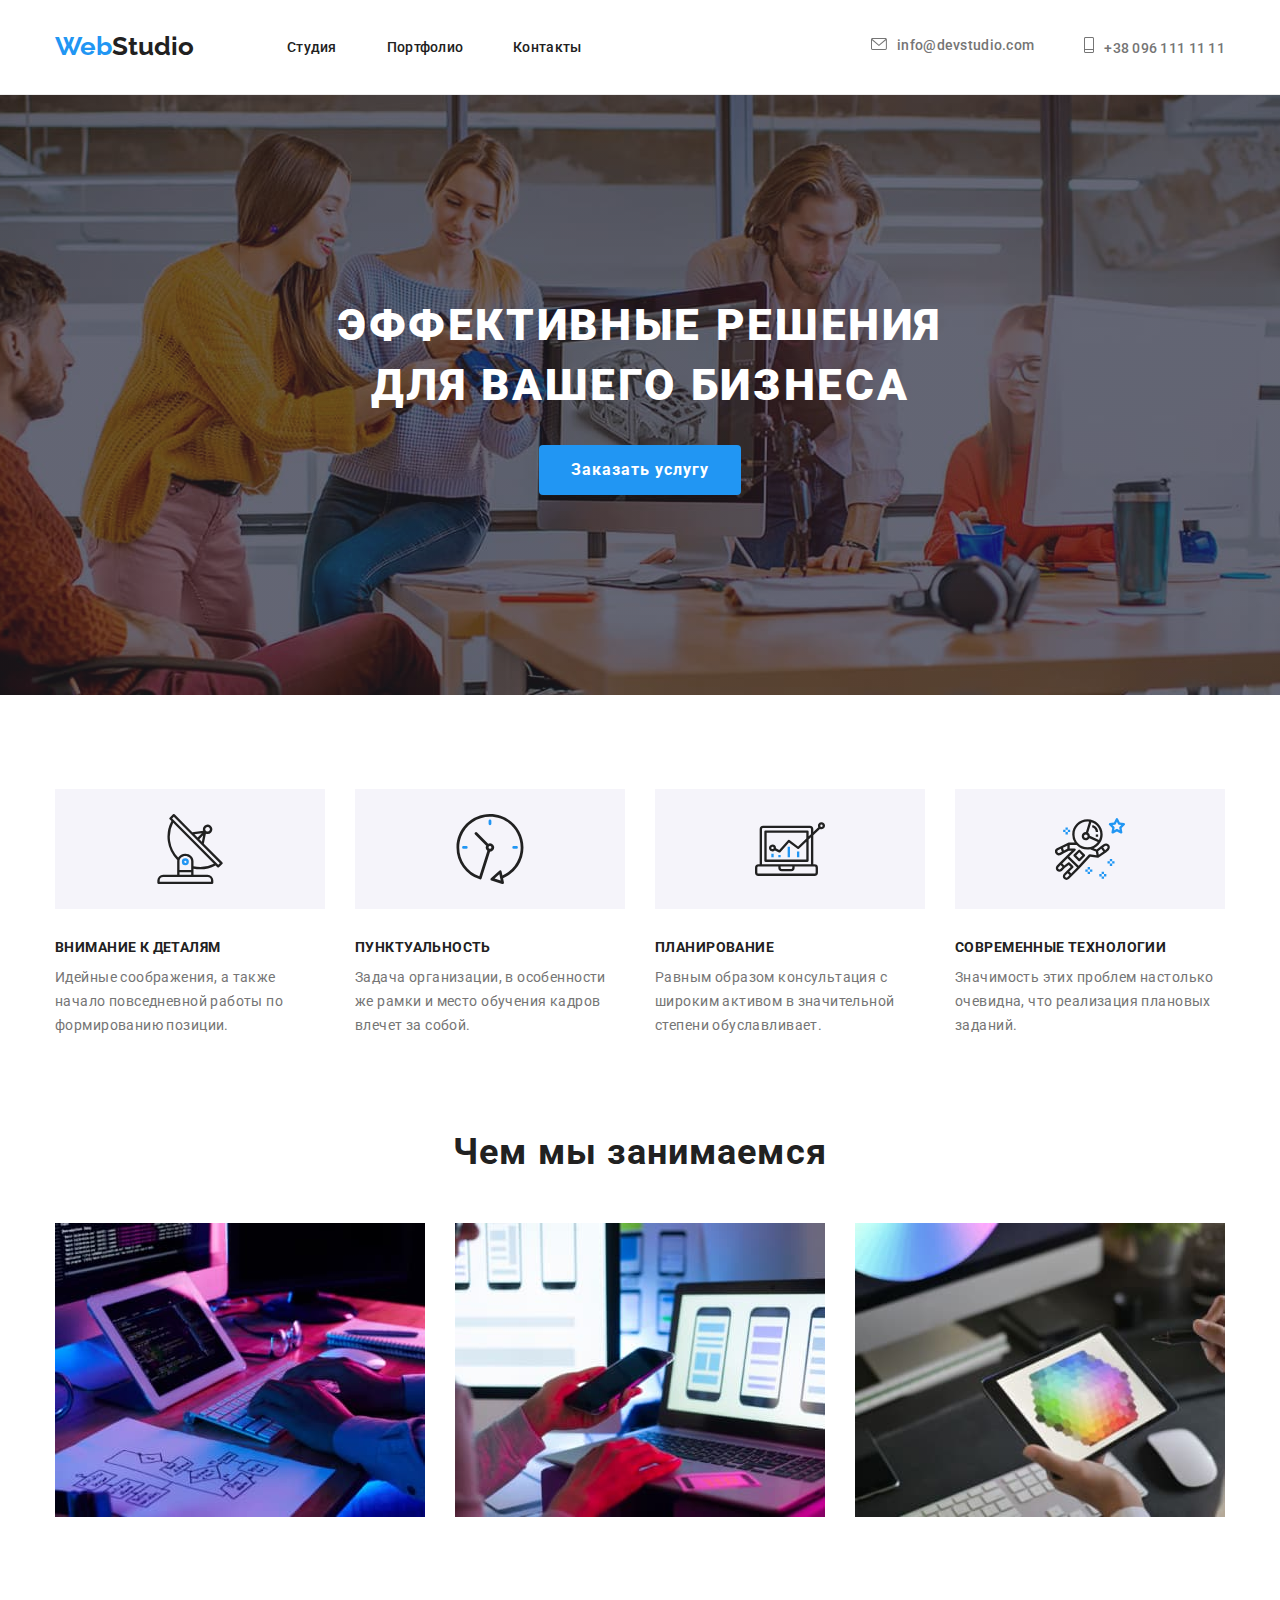
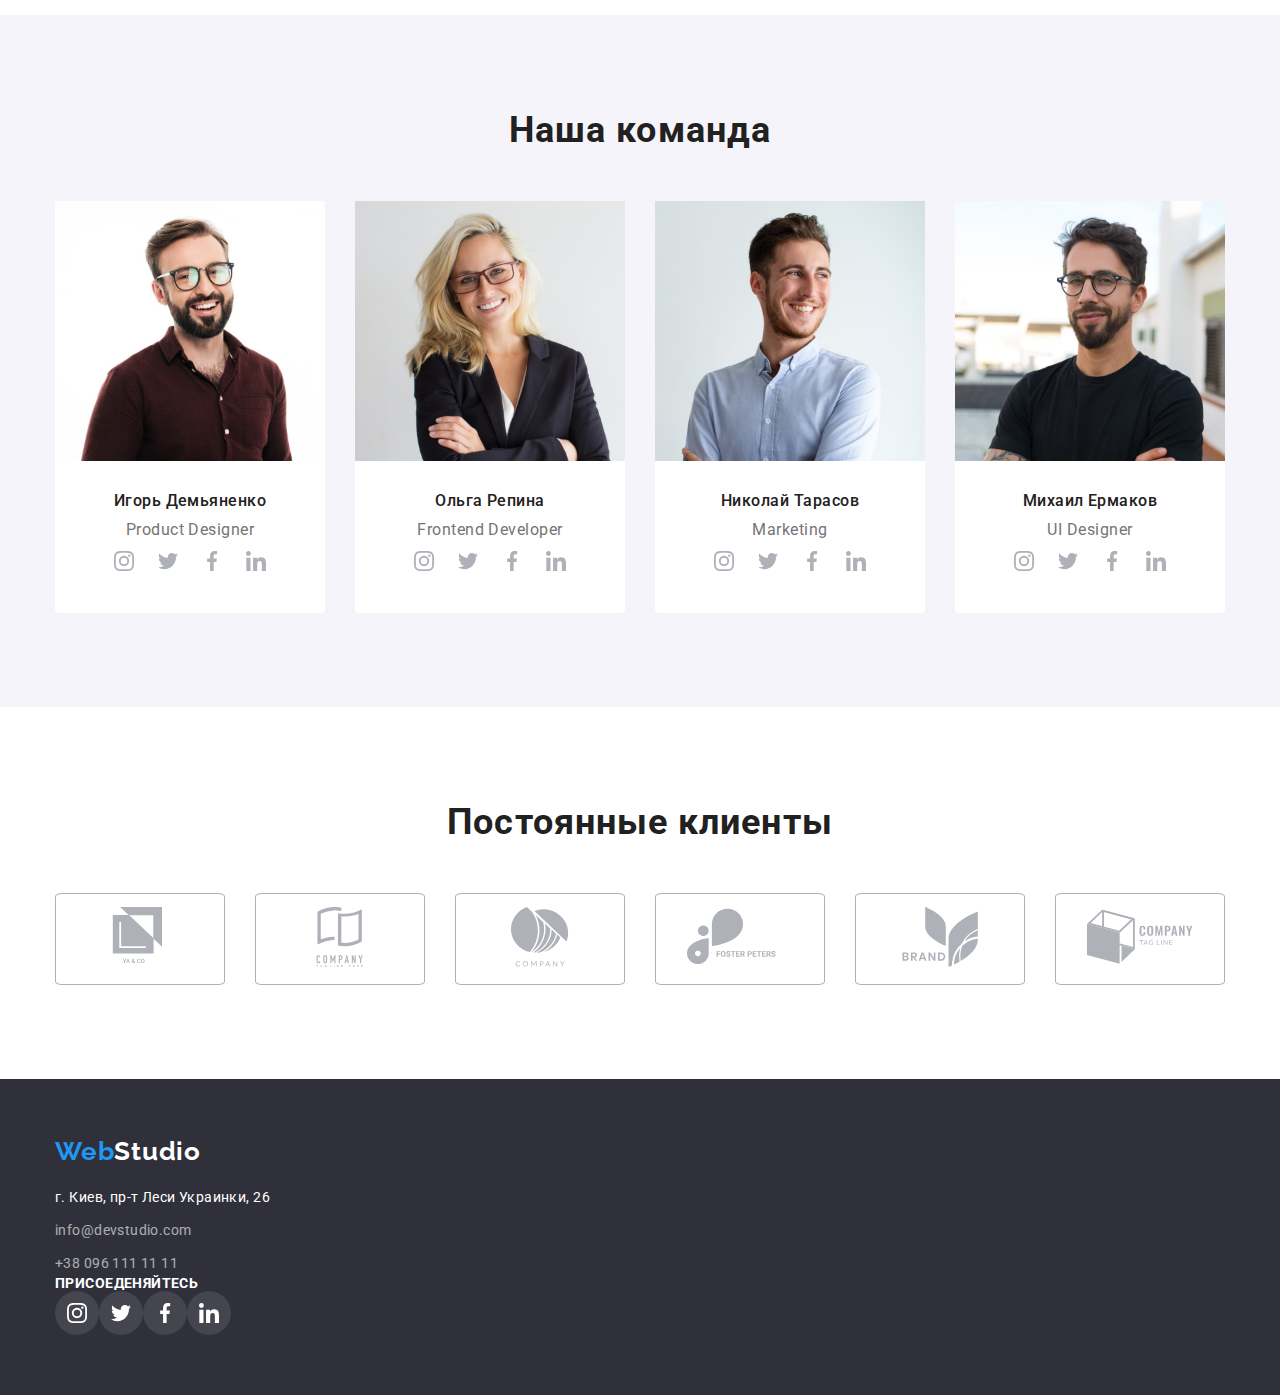
==== commit aaa063c7: "five commit" ====
--- a/index.html
+++ b/index.html
@@ -312,6 +312,39 @@
            </ul>
           </address>
        </div>
+       <div class="footer-join container">
+           <h3 class="footer-join-h">Присоеденяйтесь</h3>
+           <ul class="footer-icons">
+            <li class="footer-icons-item">
+                <a href="" class="footer-icons-link">
+                    <svg class="footer-icons-svg">
+                        <use href="./images/sprite.svg#icon-instagram"></use>
+                    </svg>
+                </a>
+            </li>
+            <li class="footer-icons-item">
+                <a href="" class="footer-icons-link">
+                    <svg class="footer-icons-svg">
+                        <use href="./images/sprite.svg#icon-twitter"></use>
+                    </svg>
+                </a>
+            </li>
+            <li class="footer-icons-item">
+                <a href="" class="footer-icons-link">
+                    <svg class="footer-icons-svg">
+                        <use href="./images/sprite.svg#icon-facebook"></use>
+                    </svg>
+                </a>
+            </li>
+            <li class="footer-icons-item">
+                <a href="" class="footer-icons-link">
+                    <svg class="footer-icons-svg">
+                        <use href="./images/sprite.svg#icon-linkedin"></use>
+                    </svg>
+                </a>
+            </li>
+        </ul>
+       </div>
    </footer>
 </body>
 </html>--- a/css/styles.css
+++ b/css/styles.css
@@ -302,10 +302,6 @@
     height: 60px;
     fill: #AFB1B8;
 }
-/* .customer-icons-item:hover, 
-.customer-icons-item:focus {
-   background-color:var(--accent-color);
-} */
 .contacs-footer {
     background: #2F303A;
     padding-top: 60px;
@@ -320,6 +316,35 @@
     letter-spacing: 0.03em;
     text-align: left;  
 }
+.footer-icons {
+    display: inline-flex;
+}
+.footer-icons-item.item:not(:last-child) {
+    margin-right: 10px;
+}
+.footer-icons-link {
+    display: flex;
+    align-items: center;
+    justify-content: center;
+    width: 44px;
+    height: 44px;
+    border-radius: 50%;
+    background-color:rgba(255, 255, 255, 0.1);
+}
+.footer-icons-link:hover, 
+.footer-icons-link:focus {
+    background-color: var(--accent-color);
+}
+.footer-icons-link:hover .footer-icons-svg, 
+.footer-icons-link:focus .footer-icons-svg {
+    fill: var(--primary-white-color);
+    
+}
+.footer-icons-svg {
+    width: 20px;
+    height: 20px;
+    fill:var(--primary-white-color);
+}
 .address-cnt {
     margin-top: 20px;
     font-style: normal;
@@ -338,6 +363,15 @@
     font-weight: bold;
     font-size: 26px;
     text-decoration: none;
+}
+.footer-join-h {
+    font-size: 14px;
+    font-style: normal;
+    font-weight: 700;
+    line-height: 16px;
+    letter-spacing: 0.03em;
+    text-transform: uppercase;
+    color: var(--primary-white-color);   
 }
 .button-list {
     display: flex;
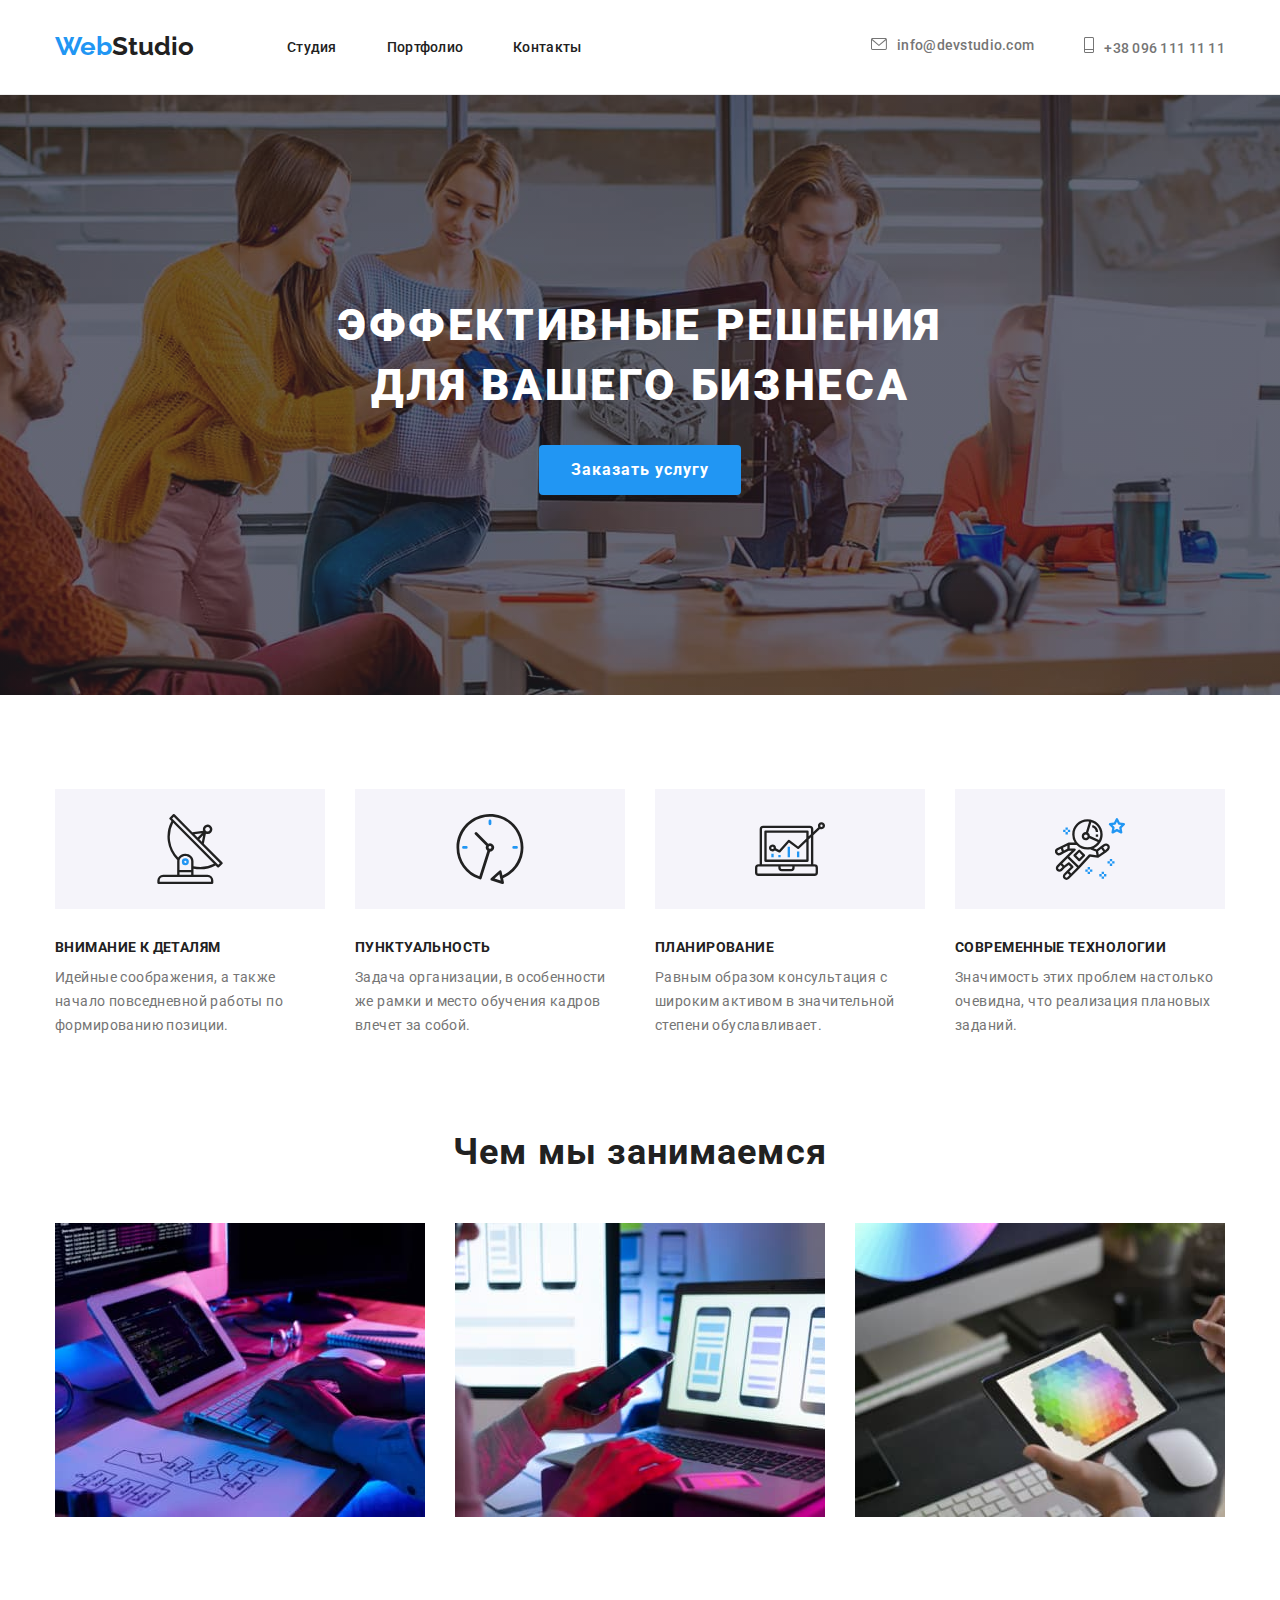
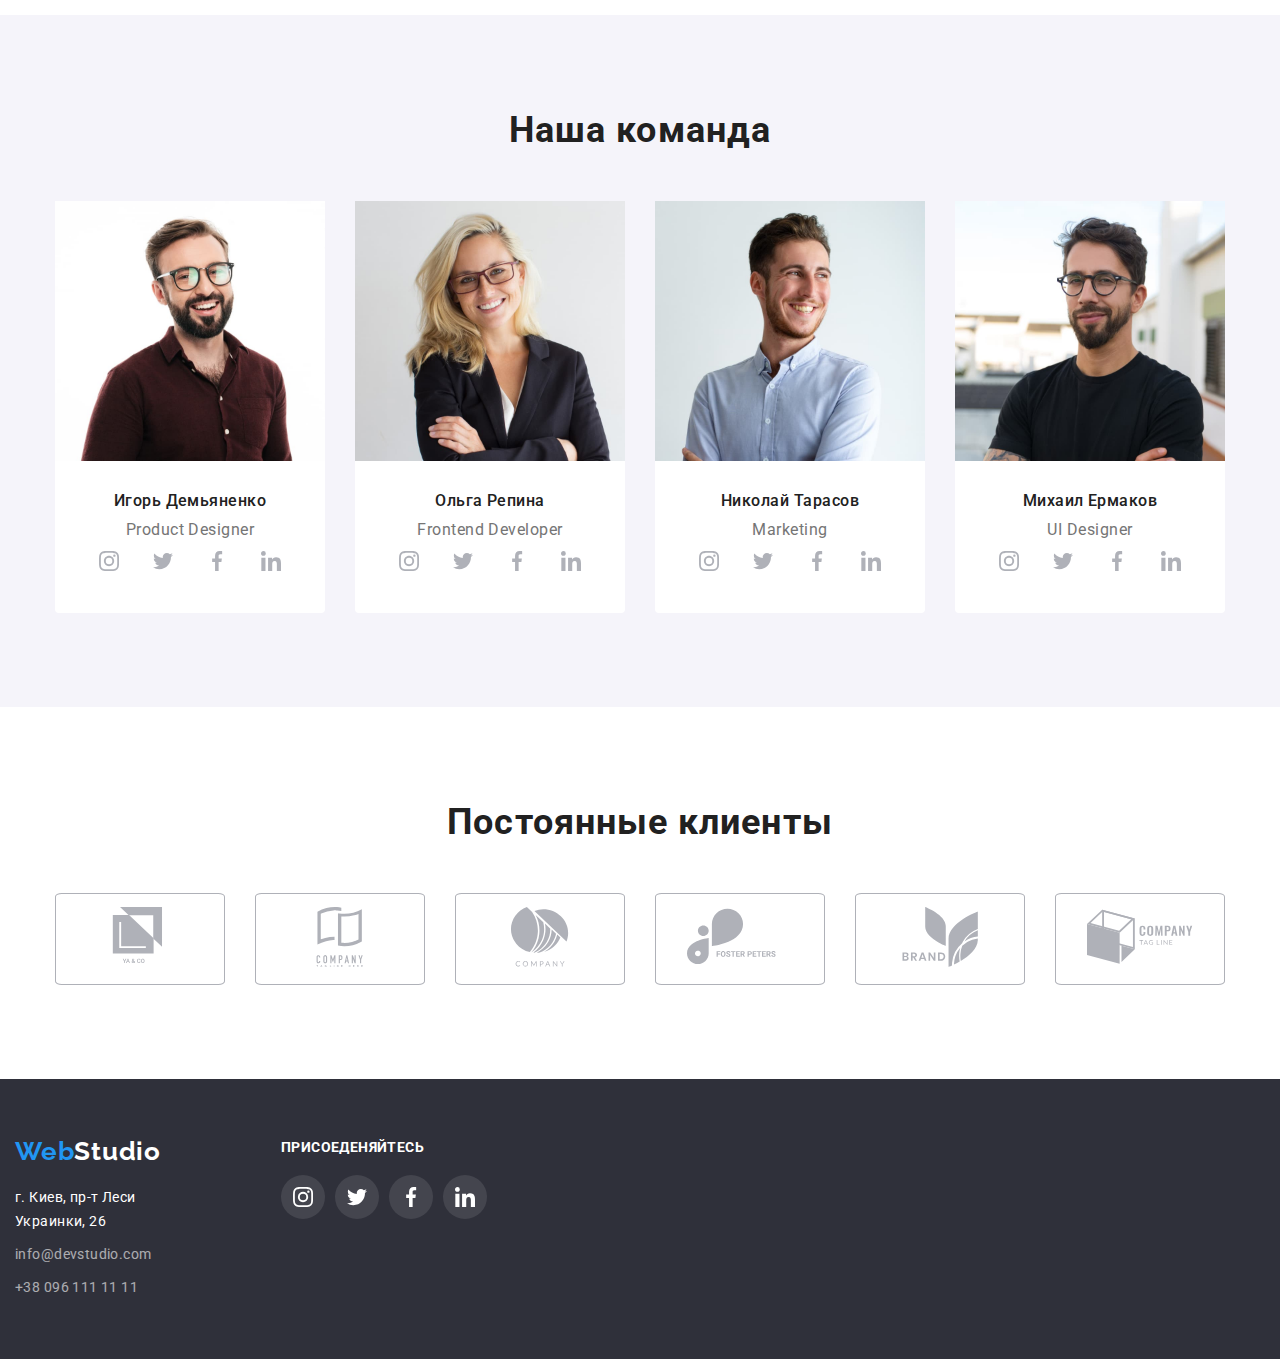
==== commit c71cd888: "sixth commit" ====
--- a/index.html
+++ b/index.html
@@ -300,8 +300,8 @@
                 </div>
             </section>
     </main>
-    <footer class="contacs-footer">
-        <div class="container">
+    <footer class="contacs-footer footer-container">
+        <div class="footer-cont">
        <a href="./index.html" class="logo footer-link"><span class="span-logo">Web</span>Studio </a>
           <address class="address-cnt">
               
--- a/css/styles.css
+++ b/css/styles.css
@@ -256,7 +256,7 @@
 .socials-icons {
     display: inline-flex;
 }
-.socials-icons-item.item:not(:last-child) {
+.socials-icons-item:not(:last-child) {
     margin-right: 10px;
 }
 .socials-icons-link {
@@ -274,8 +274,7 @@
 }
 .socials-icons-link:hover .socials-icons-svg, 
 .socials-icons-link:focus .socials-icons-svg {
-    fill: var(--primary-white-color);
-    
+    fill: var(--primary-white-color); 
 }
 .socials-icons-svg {
     width: 20px;
@@ -293,6 +292,8 @@
     display: flex;
     justify-content: center;
     align-items: center;
+    cursor: pointer;
+    fill: #AFB1B8;
 }
 .customer-icons-item:not(:last-child) {
     margin-right: 30px;
@@ -300,7 +301,13 @@
 .customer-icons-svg {
     width: 106px;
     height: 60px;
-    fill: #AFB1B8;
+    fill: inherit;
+}
+.customer-icons-item:focus , 
+.customer-icons-item:hover {
+    color: var(--accent-color);
+    border-color: var(--accent-color);
+    fill: var(--accent-color);
 }
 .contacs-footer {
     background: #2F303A;
@@ -316,10 +323,13 @@
     letter-spacing: 0.03em;
     text-align: left;  
 }
+.footer-container {
+    display: flex;
+}
 .footer-icons {
     display: inline-flex;
 }
-.footer-icons-item.item:not(:last-child) {
+.footer-icons-item:not(:last-child) {
     margin-right: 10px;
 }
 .footer-icons-link {
@@ -372,6 +382,7 @@
     letter-spacing: 0.03em;
     text-transform: uppercase;
     color: var(--primary-white-color);   
+    margin-bottom: 20px;
 }
 .button-list {
     display: flex;
@@ -450,9 +461,12 @@
     text-align: left;
     margin: 0px;
 }
-
 .card {
     border-radius: 4px;
     box-shadow: 0px 0px 0px rgb(0 0 0 / 20%);
     background-color: var(--primary-white-color);
+}
+.footer-cont {
+    padding-left: 15px;
+    padding-right: 70px;
 }